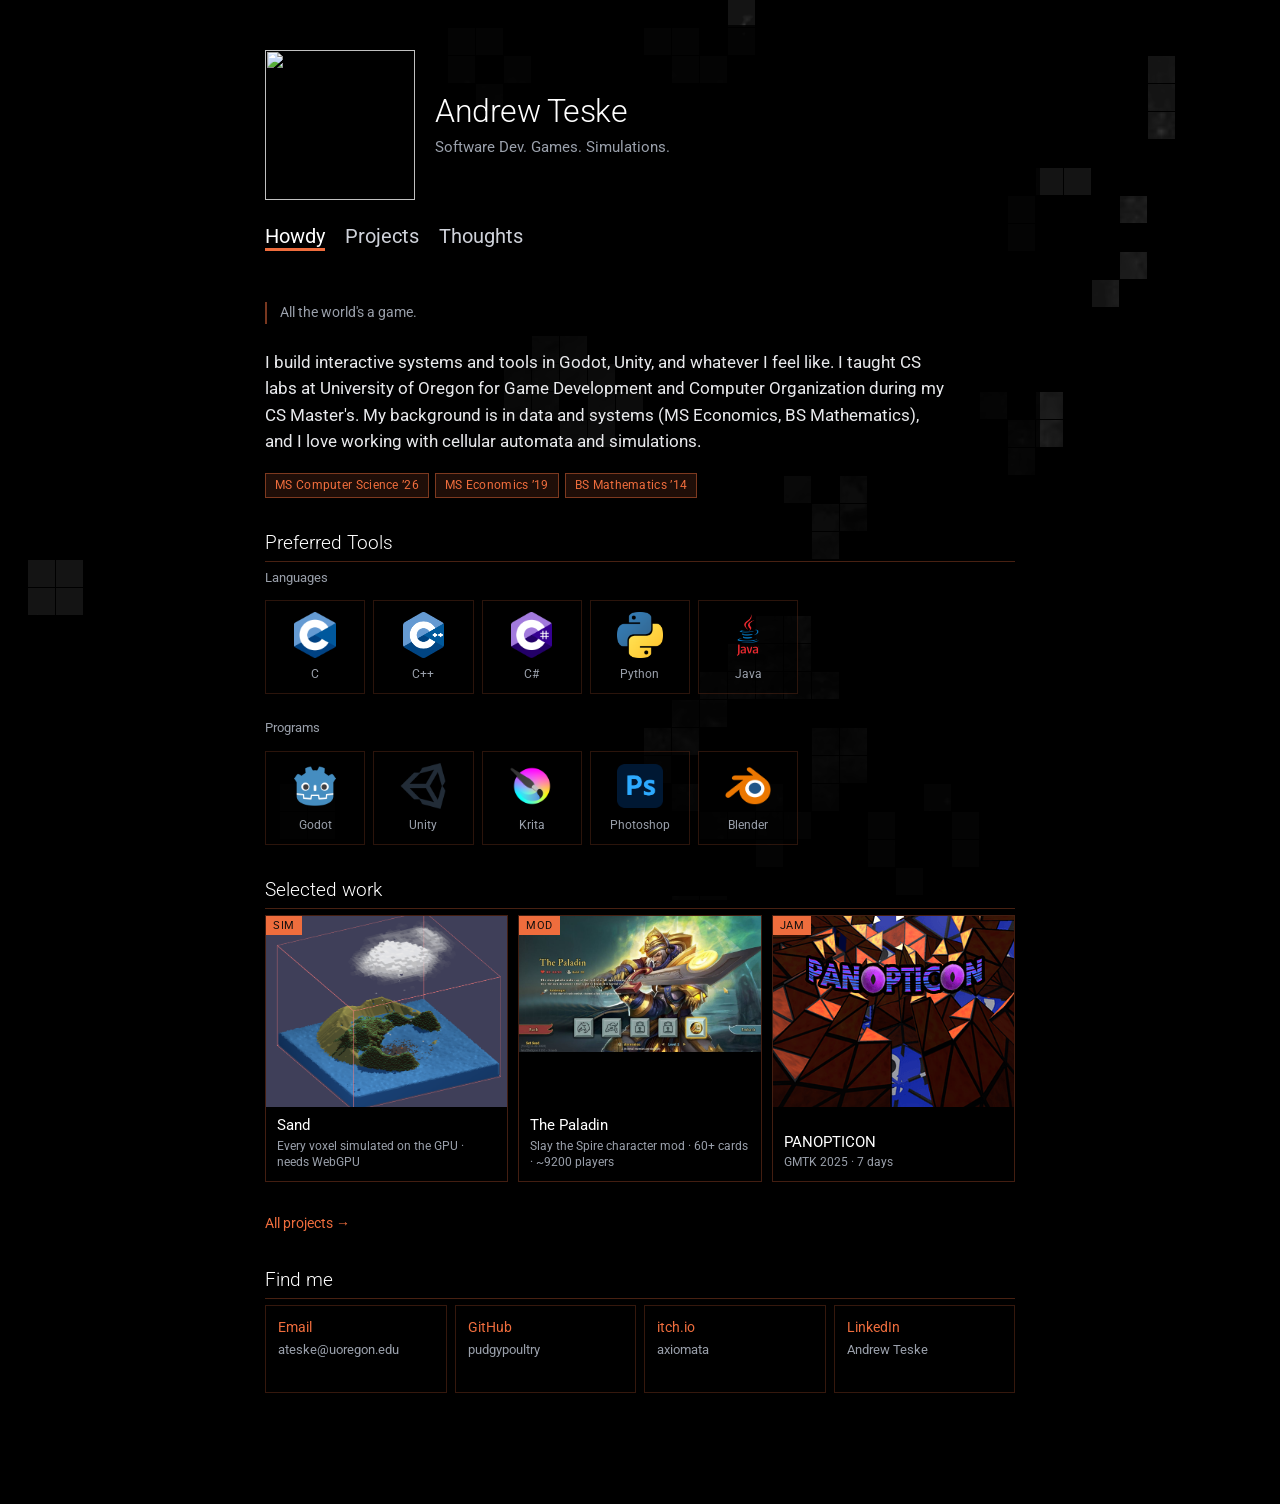
==== index.html @ 3011ef71 "update thoughts page" ====
<!doctype html>
<html>
  <head>
    <!-- Path-routing receiver. Runs before anything else so the address bar
         shows the final URL by the time the rest of the page renders.

         Two paths converge on this block: (a) 404.html redirected here after
         the server could not resolve a deep path like /thoughts/my-piece, and
         (b) a bookmark using the old #hash routing scheme. In both cases we
         rewrite the URL back to a clean path without touching history depth.
    -->
    <script>
    (function () {
      var q = window.location.search;
      var m = q.match(/[?&]p=([^&]*)/);
      if (m) {
        var target = decodeURIComponent(m[1]);
        var rest = q.replace(/([?&])p=[^&]*&?/, '$1').replace(/[?&]$/, '');
        window.history.replaceState(null, '', target + rest + window.location.hash);
        return;
      }
      // Legacy: rewrite bookmarked #region/slug into /region/slug. The old
      // #about hash is remapped to /projects since that tab reads as Projects.
      var h = window.location.hash;
      if (h && h.length > 1) {
        var legacy = h.slice(1).replace(/^about(\/|$)/, 'projects$1');
        window.history.replaceState(null, '', '/' + legacy + window.location.search);
      }
    })();
    </script>

    <!-- Page setup -->
    <meta charset="utf-8">
    <!-- All relative URLs on the page resolve against the site root regardless
         of what path the address bar happens to be showing. Without this, a
         deep URL like /thoughts/my-piece makes the browser try to fetch
         style.css from /thoughts/my-piece/style.css and everything 404s. -->
    <base href="/">
    <title>Andrew Teske</title>
    <meta name="description" content="Andrew Teske — software engineer building games, simulations, and cellular automata. MS Computer Science (Oregon), MS Economics, BS Mathematics.">
    <meta name="author" content="Andrew Teske">
    <meta name="viewport" content="width=device-width, initial-scale=1, maximum-scale=1, user-scalable=no"/>
    <link rel="icon" type="image/png" href="favicon.png">

    <!-- Canonical URL for the site. Every URL below (Open Graph, JSON-LD @id
         and url fields) points at the same domain; keep them in sync if this
         ever changes. -->
    <link rel="canonical" href="https://axiomata.software/">

    <!-- Open Graph + Twitter Card: controls how a link to this site looks
         when pasted into Slack, LinkedIn, Discord, email preview cards, etc.
         Without these, the link renders as bare text. -->
    <meta property="og:type" content="website">
    <meta property="og:url" content="https://axiomata.software/">
    <meta property="og:title" content="Andrew Teske">
    <meta property="og:description" content="Software engineer building games, simulations, and cellular automata. MS Computer Science, MS Economics, three years teaching CS at the University of Oregon.">
    <meta property="og:site_name" content="Andrew Teske">
    <meta name="twitter:card" content="summary">
    <meta name="twitter:title" content="Andrew Teske">
    <meta name="twitter:description" content="Software engineer building games, simulations, and cellular automata. MS Computer Science, MS Economics, three years teaching CS at the University of Oregon.">

    <!-- schema.org/Person as JSON-LD. This is the block that recruiter tools,
         Google's knowledge panel, LinkedIn's preview generator, and modern
         LLM-based readers look for first. Every field is a truthful claim
         drawn from the resume; adding hidden persuasion text alongside would
         defeat the point (bots that read structured data are exactly the
         ones trained to notice mismatches). Edit here to update facts. -->
    <script type="application/ld+json">
    {
      "@context": "https://schema.org",
      "@graph": [
        {
          "@type": "WebSite",
          "@id": "https://axiomata.software/#website",
          "url": "https://axiomata.software/",
          "name": "Andrew Teske",
          "publisher": { "@id": "https://axiomata.software/#person" },
          "inLanguage": "en"
        },
        {
          "@type": "Person",
          "@id": "https://axiomata.software/#person",
          "name": "Andrew Teske",
          "url": "https://axiomata.software/",
          "email": "mailto:ateske@uoregon.edu",
          "jobTitle": "Software Engineer",
          "description": "Software engineer building interactive systems in Godot and Unity, with a focus on cellular automata, rule-driven simulations, and games. Three years teaching computer science at the University of Oregon (2022-2025), including graduate sections of Computer Organization and Game Development. Quantitative background in economics and mathematics.",
          "sameAs": [
            "https://github.com/pudgypoultry",
            "https://www.linkedin.com/in/andrew-teske-665274389/",
            "https://axiomata.itch.io"
          ],
          "alumniOf": [
            {
              "@type": "CollegeOrUniversity",
              "name": "University of Oregon",
              "url": "https://uoregon.edu"
            },
            {
              "@type": "CollegeOrUniversity",
              "name": "Oklahoma State University",
              "url": "https://okstate.edu"
            }
          ],
          "hasCredential": [
            {
              "@type": "EducationalOccupationalCredential",
              "credentialCategory": "degree",
              "educationalLevel": "Master's Degree",
              "name": "MS, Computer Science",
              "dateCreated": "2026-03",
              "recognizedBy": { "@type": "CollegeOrUniversity", "name": "University of Oregon" }
            },
            {
              "@type": "EducationalOccupationalCredential",
              "credentialCategory": "degree",
              "educationalLevel": "Master's Degree",
              "name": "MS, Economics",
              "dateCreated": "2019",
              "recognizedBy": { "@type": "CollegeOrUniversity", "name": "University of Oregon" }
            },
            {
              "@type": "EducationalOccupationalCredential",
              "credentialCategory": "degree",
              "educationalLevel": "Bachelor's Degree",
              "name": "BS, Economics",
              "dateCreated": "2017",
              "recognizedBy": { "@type": "CollegeOrUniversity", "name": "Oklahoma State University" }
            },
            {
              "@type": "EducationalOccupationalCredential",
              "credentialCategory": "degree",
              "educationalLevel": "Bachelor's Degree",
              "name": "BS, Mathematics",
              "dateCreated": "2014",
              "recognizedBy": { "@type": "CollegeOrUniversity", "name": "Oklahoma State University" }
            }
          ],
          "knowsAbout": [
            "Software engineering",
            "Game development",
            "Cellular automata",
            "Simulation",
            "GPU compute shaders",
            "WebGPU",
            "C",
            "C++",
            "C#",
            "Python",
            "Java",
            "Godot",
            "Unity",
            "Blender",
            "Krita",
            "Adobe Photoshop"
          ],
          "workLocation": {
            "@type": "Place",
            "address": {
              "@type": "PostalAddress",
              "addressLocality": "Eugene",
              "addressRegion": "OR",
              "addressCountry": "US"
            }
          }
        },
        {
          "@type": "CreativeWork",
          "name": "Sand",
          "url": "https://pudgypoultry.github.io/Sand",
          "description": "Voxel simulation with every voxel updated on the GPU via a compute shader. Requires WebGPU.",
          "creator": { "@id": "https://axiomata.software/#person" },
          "keywords": "GPU, compute shader, WebGPU, voxel, simulation"
        },
        {
          "@type": "CreativeWork",
          "name": "The Paladin - Slay the Spire Character Mod",
          "url": "https://steamcommunity.com/sharedfiles/filedetails/?id=2420293022",
          "description": "Original character mod for Slay the Spire with 60+ new cards. Approximately 9,200 subscribers.",
          "creator": { "@id": "https://axiomata.software/#person" }
        },
        {
          "@type": "SoftwareApplication",
          "name": "Card Game Skeleton",
          "url": "https://godotengine.org/asset-library/asset/4802",
          "description": "Published Godot Asset Library add-on for card game backend management.",
          "applicationCategory": "DeveloperApplication",
          "operatingSystem": "Cross-platform",
          "creator": { "@id": "https://axiomata.software/#person" }
        }
      ]
    }
    </script>
  
    <!-- Stylesheets -->
    <!-- Reset default styles and add support for google fonts -->
    <link href="https://cdnjs.cloudflare.com/ajax/libs/normalize/8.0.1/normalize.min.css" rel="stylesheet" type="text/css" />
    <link href="http://fonts.googleapis.com/css?family=Roboto" rel="stylesheet" type="text/css" />
   
    <!-- Custom styles -->
    <link href="style.css" rel="stylesheet" type="text/css" />

    <!-- jQuery -->
    <script src="https://code.jquery.com/jquery-3.4.1.min.js" integrity="sha256-CSXorXvZcTkaix6Yvo6HppcZGetbYMGWSFlBw8HfCJo=" crossorigin="anonymous"></script>    

    <!-- Want to add Bootstrap? -->
    <!-- Visit: https://getbootstrap.com/docs/4.3/getting-started/introduction/ -->
    
  </head>
  
  <body>

    <!-- Living background: a very slow game of Life you seed by moving the cursor.
         Decorative only, so it is hidden from assistive tech. See script.js. -->
    <canvas id="life-bg" aria-hidden="true"></canvas>

    <!-- Playback surface for the tab transition. The automata are pre-rendered into
         wipe-frames.png by tools/make-wipe-frames.py; style.css flips through it. -->
    <div id="wipe-overlay"></div>

    <header id="header">
      <div class="header__id">
        <img src="logo.png" width="150" height="150" alt="">
        <div class="header__text">
          <h1>Andrew Teske</h1>
          <p class="tagline">Software Dev. Games. Simulations.</p>
        </div>
      </div>

      <!-- Menu link fragment #id should match a div id. Example: <a href="#home"> links to <div id="home"></div>  -->
      <ul class="main-menu">
        <li><a href="/">Howdy</a></li>
        <li><a href="/projects">Projects</a></li>
        <li><a href="/thoughts">Thoughts</a></li>
      </ul>
    </header>
   
    <div id="container">
      <div class="inner">
        <div id="content"> 
          
          <div id="home" class="content-region hide">
            <p class="lede lede--aside">
              All the world's a game.
            </p>
            <p class="lede">
              I build interactive systems and tools in Godot, Unity, and whatever I feel like. 
              I taught CS labs at University of Oregon for Game Development and Computer 
              Organization during my CS Master's. My background is in data and systems
              (MS Economics, BS Mathematics), and I love working with cellular automata 
              and simulations.
            </p>



            <ul class="chips">
              <li class="chip">MS Computer Science &rsquo;26</li>
              <li class="chip">MS Economics &rsquo;19</li>
              <li class="chip">BS Mathematics &rsquo;14</li>
            </ul>

            <section class="panel">
              <!-- <h2>Teaching</h2>
              <p class="panel__meta">University of Oregon, Computer Science &middot; 2022&ndash;2025</p>
              <ul class="plain-list">
                <li><b>Graduate Educator</b> &mdash; Computer Organization, Game Development</li>
                <li><b>Undergraduate TA</b> &mdash; HTML &amp; CSS, CS1, CS2, CS3</li>
              </ul> -->
            </section>

            <section class="panel">
              <h2>Preferred Tools</h2>

              <p class="panel__meta">Languages</p>
              <ul class="tool-grid">
                <li><img src="c.png" alt=""><span>C</span></li>
                <li><img src="cpp.png" alt=""><span>C++</span></li>
                <li><img src="csharp.png" alt=""><span>C#</span></li>
                <li><img src="python.png" alt=""><span>Python</span></li>
                <li><img src="java.png" alt=""><span>Java</span></li>
              </ul>

              <p class="panel__meta">Programs</p>
              <ul class="tool-grid">
                <li><img src="godot.png" alt=""><span>Godot</span></li>
                <li><img src="unity.png" alt=""><span>Unity</span></li>
                <li><img src="krita.png" alt=""><span>Krita</span></li>
                <li><img src="photoshop.png" alt=""><span>Photoshop</span></li>
                <li><img src="blender.png" alt=""><span>Blender</span></li>
              </ul>
            </section>

            <section class="panel">
              <h2>Selected work</h2>

              <!-- Same cells as the Projects tab, three across. Sand first to match
                   the headline slot on the Projects tab. -->
              <div class="project-grid">
                <a class="project project--sand" href="https://pudgypoultry.github.io/Sand">
                  <span class="project__tag">Sim</span>
                  <img class="project__media" src="sand.png" alt="Sand: a voxel island with water, vegetation and a cloud above it, inside a wireframe simulation volume">
                  <span class="project__body">
                    <span class="project__title">Sand</span>
                    <span class="project__meta">Every voxel simulated on the GPU &middot; needs WebGPU</span>
                  </span>
                </a>

                <a class="project project--cinema" href="https://steamcommunity.com/sharedfiles/filedetails/?id=2420293022">
                  <span class="project__tag">Mod</span>
                  <img class="project__media" src="paladin-mod.png" alt="Paladin character mod for Slay the Spire">
                  <span class="project__body">
                    <span class="project__title">The Paladin</span>
                    <span class="project__meta">Slay the Spire character mod &middot; 60+ cards &middot; ~9200 players</span>
                  </span>
                </a>

                <a class="project" href="https://axiomata.itch.io/panopticon">
                  <span class="project__tag">Jam</span>
                  <img class="project__media" src="panopticon.png" alt="PANOPTICON screenshot">
                  <span class="project__body">
                    <span class="project__title">PANOPTICON</span>
                    <span class="project__meta">GMTK 2025 &middot; 7 days</span>
                  </span>
                </a>
              </div>

              <p class="more-link"><a href="/projects">All projects &rarr;</a></p>
            </section>

            <section class="panel">
              <h2>Find me</h2>
              <ul class="contact-list">
                <li>
                  <a href="mailto:ateske@uoregon.edu">
                    <b>Email</b><span>ateske@uoregon.edu</span>
                  </a>
                </li>
                <li>
                  <a href="https://github.com/pudgypoultry">
                    <b>GitHub</b><span>pudgypoultry</span>
                  </a>
                </li>
                <li>
                  <a href="https://axiomata.itch.io">
                    <b>itch.io</b><span>axiomata</span>
                  </a>
                </li>
                <li>
                  <a href="https://www.linkedin.com/in/andrew-teske-665274389/">
                    <b>LinkedIn</b><span>Andrew Teske</span>
                  </a>
                </li>
              </ul>
            </section>

          </div>
          
          <div id="about" class="content-region hide">
            <h2>Projects</h2>

            <!-- Bento grid: cells of mixed span, like a board mid-simulation.
                 The category that used to be a heading is now a tag on each cell,
                 which is what lets the projects mix in one grid. Cells without a
                 screenshot borrow a still frame of the transition automaton. -->
            <div class="project-grid">

              <a class="project project--hero" href="https://pudgypoultry.github.io/Sand">
                <span class="project__tag">Sim</span>
                <img class="project__media" src="sand.png" alt="Sand: a voxel island with water, vegetation and a cloud above it, inside a wireframe simulation volume">
                <span class="project__body">
                  <span class="project__title">Sand</span>
                  <span class="project__meta">Every voxel simulated on the GPU in a compute shader &middot; needs WebGPU</span>
                </span>
              </a>

              <a class="project project--wide" href="https://steamcommunity.com/sharedfiles/filedetails/?id=2420293022">
                <span class="project__tag">Mod</span>
                <img class="project__media" src="paladin-mod.png" alt="Paladin character mod for Slay the Spire">
                <span class="project__body">
                  <span class="project__title">Paladin Character Mod &mdash; Slay the Spire</span>
                  <span class="project__meta">Tirion Fordring translated into a deckbuilder. ~9200 players</span>
                </span>
              </a>

              <a class="project project--pattern" href="https://godotengine.org/asset-library/asset/4802">
                <span class="project__tag">Tool</span>
                <span class="project__body">
                  <span class="project__title">Card Game Skeleton</span>
                  <span class="project__meta">Godot addon for the backend of digital card games</span>
                </span>
              </a>

              <a class="project" href="https://axiomata.itch.io/one-armed-bandit">
                <span class="project__tag">Jam</span>
                <img class="project__media" src="one-armed-bandit.png" alt="One-Armed Bandit screenshot">
                <span class="project__body">
                  <span class="project__title">One-Armed Bandit</span>
                  <span class="project__meta">Brackeys Summer 2025 &middot; 4 days</span>
                </span>
              </a>

              <a class="project" href="https://axiomata.itch.io/panopticon">
                <span class="project__tag">Jam</span>
                <img class="project__media" src="panopticon.png" alt="PANOPTICON screenshot">
                <span class="project__body">
                  <span class="project__title">PANOPTICON</span>
                  <span class="project__meta">GMTK 2025 &middot; 7 days</span>
                </span>
              </a>

              <a class="project" href="https://axiomata.itch.io/barios-life-threatening-journey">
                <span class="project__tag">Jam</span>
                <img class="project__media" src="bario.png" alt="Bario's Life-Threatening Journey screenshot">
                <span class="project__body">
                  <span class="project__title">Bario's Life-Threatening Journey</span>
                  <span class="project__meta">Mini Jame Gam #14 &middot; 3 days</span>
                </span>
              </a>

              <a class="project project--pattern project--pattern-b" href="https://axiomata.itch.io/float-conversion-teacher">
                <span class="project__tag">Tool</span>
                <span class="project__body">
                  <span class="project__title">Float Conversion Teacher</span>
                  <span class="project__meta">Godot app for learning integer&ndash;float conversion</span>
                </span>
              </a>

              <!-- Wide, because it is the one cell with no artwork to stretch -->
              <a class="project project--cta project--wide" href="https://axiomata.itch.io">
                <span class="project__body">
                  <span class="project__title">More on itch.io</span>
                  <span class="project__meta">Everything else I have put out</span>
                </span>
              </a>

            </div>
          </div>

          <div id="thoughts" class="content-region hide">
            <h2>Thoughts</h2>

            <!-- Entries are individual files in thoughts/, listed once in
                 thoughts/index.json. The block at the bottom of script.js reads
                 the manifest, sorts by date, and renders every fragment into the
                 container below. To add a new piece: write a body-only fragment
                 (paragraphs, no wrapper) at thoughts/<slug>.html, then add one
                 { "title", "date", "file" } object to index.json. The empty state
                 here is what shows before the loader has anything to render. -->
            <div class="notes">
              <p class="notes__empty">Nothing posted yet.</p>
            </div>
          </div>

        </div>
      </div>
    </div>

    <footer>  
      
    </footer>
    
    <!-- Load additional JS scripts here -->
    <script type="text/javascript" src="script.js"></script>
    
  </body>
</html>
---- style.css ----
/**
 * Typography & Text styles
 */

/* html is set to 62.5% so that all the REM measurements are based on 10px sizing. So basically 1.5rem = 15px */
html {
  font-size: 62.5%;
}
body {
  font-size: 1.5em; /* currently ems cause chrome bug misinterpreting rems on body element */
  line-height: 1.6;
  font-weight: 400;
  font-family: "Roboto", "HelveticaNeue", "Helvetica Neue", Helvetica, Arial, sans-serif;
  color: #FFFFFF;
}

/**
 * Links
 */
a {
  font-weight: normal;
  text-decoration: none; 
  color:#EF6D3D;
}
a:focus {
  outline: thin dotted;
}

small {
  font-size: 75%;
}

/**
 * Headings
 */
h1,
h2,
h3,
h4,
h5,
h6 {
  line-height: 1;
  text-rendering: optimizeLegibility; /*  voodoo to enable ligatures and kerning | https://developer.mozilla.org/en-US/docs/CSS/text-rendering */
  margin-top: 0;
  margin-bottom: 2rem;
  font-weight: 300;
}
h1 { font-size: 3.6rem; line-height: 1.25; letter-spacing: -.1rem; }
h2 { font-size: 3.0rem; line-height: 1.3;  letter-spacing: -.1rem; }
h3 { font-size: 2.4rem; line-height: 1.35; letter-spacing: -.08rem; }
h4 { font-size: 1.8rem; line-height: 1.5;  letter-spacing: -.05rem; }
h5 { font-size: 1.5rem; line-height: 1.6;  letter-spacing: 0; }
h6 { font-size: 1.4rem; line-height: 1.6;  letter-spacing: 0; }

/**
 * Paragraphs
 */
p {
  margin: 0 auto 1.5em auto; /* bottom margin for paragraphs */
}
p + p {

}

/**
 * Quotes & Blockquotes
 */
q {
  quotes: '\00201C' '\00201D';
}
q:before {
  content: open-quote;
}
q:after {
  content: close-quote;
}

blockquote {
  /*background-color: #F8F8F8;*/
  border-left: 2px solid #AFC0D2;
  margin: 1.6em 10%;
  padding: .75em 1em;
  font-size:1.8rem;
}
blockquote p:last-child {
  margin-bottom: 0;  
}

/**
 * Layout styles
 */

/* The background is no longer an image: #life-bg is a canvas running a very slow
   game of Life behind everything. Plain black underneath it. */
#container, .inner { background-color:transparent;}
html {
  background-color: #000000;
}

#life-bg {
  position: fixed;
  top: 0;
  left: 0;
  width: 100%;
  height: 100%;
  z-index: -1;          /* behind the content, above the page's black backdrop */
  display: block;
  pointer-events: none; /* the cursor seeds it, but it must never eat a click */
}
/* A background that changes on its own is exactly what reduced motion is for.
   script.js also bails out early, so the simulation never even starts. */
@media (prefers-reduced-motion: reduce) {
  #life-bg { display: none; }
}
body {
  max-width:800px;
  margin:25px auto;
}
header, #content, footer { 
  background: rgba(0,0,0,.8); 
  padding:25px;
  color:#FFFFFF; 
}
iframe {
  max-width:100%;
}

/* Menu Links */
ul.main-menu {
  margin: 0;
  padding: 0;
  display: flex;
  flex-wrap: wrap;
  justify-content: left;
  list-style: none;
}
ul.main-menu li a {
  margin-right:20px;
  font-size:2.0rem;
  border-bottom: solid transparent 3px;
  color:#cfd2da;
}
ul.main-menu li a:hover {
  color:#FFFFFF;
}
ul.main-menu li a.active {
  color:#FFFFFF;
  border-bottom-color:#EF6D3D;
}

/**
 * Landing page
 *
 * The name is the page's only h1 and lives in the header, so it is present whichever
 * tab is open. Below it the region is a short lede, the degrees as chips, and then
 * panels -- teaching, toolkit, a preview of the project grid -- rather than one long
 * paragraph with rows of unlabelled logos.
 */
.header__id {
  display: flex;
  align-items: center;
  flex-wrap: wrap;
  gap: 20px;
  margin-bottom: 20px;
}
.header__id img {
  flex: none;
}
#header h1 {
  margin: 0 0 6px 0;
  font-size: 3.2rem;
  letter-spacing: -.05rem;
}
.tagline {
  margin: 0;
  max-width: 34em;
  font-size: 1.5rem;
  line-height: 1.45;
  color: #9aa0ab;
}

.lede {
  max-width: 40em;
  margin: 0 0 1.1em 0;
  font-size: 1.7rem;
  line-height: 1.55;
  color: #e8e9ec;
}
/* The aside that points at the tab transition: quieter, and marked as a remark */
.lede--aside {
  margin-bottom: 1.8em;
  padding-left: 13px;
  border-left: 2px solid rgba(239,109,61,.5);
  font-size: 1.4rem;
  color: #9aa0ab;
}

.chips {
  display: flex;
  flex-wrap: wrap;
  gap: 6px;
  margin: 0 0 2.2em 0;
  padding: 0;
  list-style: none;
}
.chip {
  padding: 2px 9px;
  background-color: rgba(239,109,61,.13);
  border: 1px solid rgba(239,109,61,.45);
  color: #EF6D3D;
  font-size: 1.2rem;
  letter-spacing: .03rem;
}

.panel {
  margin: 0 0 2.2em 0;
}
.panel > h2 {
  margin: 0 0 6px 0;
  padding-bottom: 5px;
  border-bottom: 1px solid rgba(239,109,61,.3);
  font-size: 1.9rem;
  letter-spacing: 0;
  color: #FFFFFF;
}
.panel__meta {
  margin: 0 0 .9em 0;
  font-size: 1.3rem;
  color: #9aa0ab;
}

.plain-list {
  margin: 0;
  padding: 0;
  list-style: none;
}
.plain-list li {
  margin-bottom: .35em;
  font-size: 1.45rem;
  line-height: 1.45;
}
.plain-list b {
  font-weight: 400;
  color: #FFFFFF;
}

/* Labelled toolkit. The icons used to be bare 100px logos in a row, which told a
   visitor nothing unless they already recognised every mark. */
.tool-grid {
  display: grid;
  grid-template-columns: repeat(auto-fill, minmax(92px, 1fr));
  gap: 8px;
  margin: 0 0 1.6em 0;
  padding: 0;
  list-style: none;
}
.tool-grid li {
  display: flex;
  flex-direction: column;
  align-items: center;
  gap: 7px;
  padding: 11px 5px 9px 5px;
  background-color: rgba(0,0,0,.45);
  border: 1px solid rgba(239,109,61,.18);
}
.tool-grid img {
  display: block;
  width: 46px;
  height: 46px;
  object-fit: contain;   /* the logos are not all the same aspect */
}
.tool-grid span {
  font-size: 1.2rem;
  color: #9aa0ab;
}

.more-link {
  margin: 12px 0 0 0;
  font-size: 1.4rem;
}

/* Contact, which used to be a tab of its own. Each entry names the platform and
   the handle, so the links say where they go before you hover them. */
.contact-list {
  display: grid;
  grid-template-columns: repeat(auto-fit, minmax(165px, 1fr));
  gap: 8px;
  margin: 0;
  padding: 0;
  list-style: none;
}
.contact-list a {
  display: flex;
  flex-direction: column;
  gap: 2px;
  padding: 10px 12px;
  height: 100%;
  background-color: rgba(0,0,0,.45);
  border: 1px solid rgba(239,109,61,.22);
  color: #cfd2da;
  transition: border-color .2s ease, background-color .2s ease;
}
.contact-list a:hover,
.contact-list a:focus {
  border-color: #EF6D3D;
  background-color: rgba(0,0,0,.25);
}
.contact-list b {
  font-weight: 400;
  font-size: 1.4rem;
  color: #EF6D3D;
}
.contact-list span {
  font-size: 1.25rem;
  color: #9aa0ab;
  word-break: break-word;
}

/**
 * Thoughts
 *
 * Structure only for now: entries are <article class="note"> blocks, newest first.
 * The styles are here so that dropping one in needs no further CSS work.
 */
.notes {
  max-width: 40em;
}

/**
 * Spiral index
 *
 * The Thoughts index is a Fibonacci-style spiral of eight cells that holds its
 * position while the page scrolls past it. The tall .spiral-track supplies the
 * scroll distance; .spiral-sticky pins the grid inside it; script.js maps how
 * far the track has travelled onto which eight entries are shown and which slot
 * each one occupies. Slot geometry is set inline as percentages, so the only
 * thing here is the look and the transition that carries a cell between slots.
 */
.spiral-track {
  position: relative;
  /* height is set inline: one STEP_PX per window position, plus a viewport */
}
.spiral-sticky {
  position: sticky;
  top: 0;
  height: 100vh;
  display: flex;
  align-items: center;
}
.spiral-stage {
  position: relative;
  width: 100%;
  /* Portrait, matching the reference sketch. The spiral is laid out in
     percentages so any aspect works, but this one keeps the smallest cells
     from collapsing into slivers. */
  aspect-ratio: 3 / 4;
  max-height: 88vh;
  margin: 0 auto;
}

.spiral-cell {
  position: absolute;
  /* Slot geometry is a percentage of the stage, so padding and border have to
     be drawn inside it -- otherwise every cell overflows its slot by 26px. */
  box-sizing: border-box;
  overflow: hidden;
  display: flex;
  flex-direction: column;
  justify-content: flex-end;
  background-color: rgba(0,0,0,.55);
  background-repeat: no-repeat;
  border: 1px solid rgba(239,109,61,.22);
  color: #cfd2da;
  text-decoration: none;

  /* The move between slots. Position and size are not compositor-friendly
     properties, but there are only eight cells and they move only when the
     window changes, so the cost is irrelevant next to the clarity of letting
     the browser tween the geometry directly. */
  transition: left .55s cubic-bezier(.22,.61,.36,1),
              top .55s cubic-bezier(.22,.61,.36,1),
              width .55s cubic-bezier(.22,.61,.36,1),
              height .55s cubic-bezier(.22,.61,.36,1),
              opacity .35s ease,
              border-color .2s ease,
              background-color .2s ease;
}
.spiral-cell:hover,
.spiral-cell:focus {
  border-color: #EF6D3D;
  background-color: rgba(0,0,0,.3);
  z-index: 2;
}

/* Entering and leaving the spiral: fade rather than pop. */
.spiral-cell--entering { opacity: 0; }
.spiral-cell--leaving  { opacity: 0; pointer-events: none; }

/* Cells showing the default artwork -- a patch of the automaton sheet -- must
   not be smoothed on the way up, same as the sheet's use in the transition. */
.spiral-cell--pattern {
  image-rendering: crisp-edges;
  image-rendering: pixelated;
}

/* Slots with no entry behind them yet. Dimmed and dashed so the spiral still
   reads as a whole shape while the archive is small, without pretending there
   is something there to click. */
.spiral-cell--placeholder {
  opacity: .32;
  border-style: dashed;
  border-color: rgba(239,109,61,.18);
  pointer-events: none;
}

/* The caption. It carries its own scrim because the artwork behind it is a
   high-contrast two-tone pattern, and type sitting directly on that is
   unreadable at every size. */
.spiral-cell__body {
  display: block;
  padding: 9px 11px 10px 11px;
  background-color: rgba(0,0,0,.78);
  border-top: 1px solid rgba(239,109,61,.14);
}
.spiral-cell:hover .spiral-cell__body,
.spiral-cell:focus .spiral-cell__body {
  background-color: rgba(0,0,0,.62);
}
.spiral-cell[data-density="title"] .spiral-cell__body,
.spiral-cell[data-density="bare"] .spiral-cell__body {
  padding: 6px 7px;
  text-align: center;
}

/* Type scales with the cell. The density attribute is set by script.js from
   the slot's area, which is also what decides how much content is written in. */
.spiral-cell .note__title {
  margin: 0;
  font-size: 1.5rem;
  line-height: 1.2;
}
.spiral-cell .note__meta {
  margin: 4px 0 0 0;
  font-size: 1.1rem;
}
.spiral-cell .note__snippet {
  margin: 8px 0 0 0;
  font-size: 1.3rem;
  line-height: 1.45;
}
.spiral-cell[data-density="full"] .note__title { font-size: 2.4rem; }
.spiral-cell[data-density="mid"]  .note__title { font-size: 1.7rem; }
.spiral-cell[data-density="title"] .note__title { font-size: 1.2rem; }
.spiral-cell__bare {
  display: block;
  font-size: 1rem;
  letter-spacing: .03rem;
  color: #9aa0ab;
}

/* Newest entry in view: the one occupying the largest slot. */
.spiral-cell[data-slot="0"] {
  border-color: rgba(239,109,61,.45);
}

/* Below the spiral, a conventional list. Hidden wherever the spiral is usable;
   shown on narrow screens, where eight nested cells would be unreadable. */
.spiral-fallback { display: none; }

@media (max-width: 700px) {
  .spiral-track { height: auto !important; }
  .spiral-sticky { position: static; height: auto; }
  .spiral-stage { display: none; }
  .spiral-fallback { display: block; }
}

/* A grid that rearranges itself as the page scrolls is exactly the kind of
   motion this setting exists to suppress. Fall back to the plain list. */
@media (prefers-reduced-motion: reduce) {
  .spiral-track { height: auto !important; }
  .spiral-sticky { position: static; height: auto; }
  .spiral-stage { display: none; }
  .spiral-fallback { display: block; }
}

/* Preview card in list view. Whole card is a link so the target is easy to hit
   at a glance, and the accent border echoes the project cells. */
.note-preview {
  display: block;
  padding: 14px 18px;
  margin-bottom: 10px;
  background-color: rgba(0,0,0,.45);
  border: 1px solid rgba(239,109,61,.22);
  color: #cfd2da;
  text-decoration: none;
  transition: border-color .18s ease, background-color .18s ease, transform .18s ease;
}
.note-preview:hover,
.note-preview:focus {
  border-color: #EF6D3D;
  background-color: rgba(0,0,0,.28);
  transform: translateY(-2px);
}
.note-preview .note__title {
  margin: 0 0 4px 0;
  font-size: 1.85rem;
}
.note-preview .note__meta {
  margin-bottom: 8px;
}
.note__snippet {
  margin: 0;
  font-size: 1.4rem;
  line-height: 1.5;
  color: #9aa0ab;
}
.note-preview:hover .note__snippet,
.note-preview:focus .note__snippet {
  color: #cfd2da;
}

/* Back link that appears above the single entry. */
.notes__back {
  margin: 0 0 1.6em 0;
  font-size: 1.35rem;
}
.notes__back a {
  color: #EF6D3D;
  text-decoration: none;
}
.notes__back a:hover,
.notes__back a:focus {
  text-decoration: underline;
}

/* Full entry in single view. The wider .note styles below apply on top of this
   so title, date, paragraph spacing are all inherited; we only override the
   list-mode chrome (dividers, gap between entries). */
.note--full {
  margin-bottom: 0;
  padding-bottom: 0;
  border-bottom: 0;
}
.note--full .note__title {
  font-size: 2.6rem;
  margin-bottom: 6px;
}

.note {
  margin: 0 0 2.4em 0;
  padding-bottom: 2.4em;
  border-bottom: 1px solid rgba(239,109,61,.2);
}
.note:last-child {
  border-bottom: 0;
}
.note__title {
  margin: 0 0 4px 0;
  font-size: 2.2rem;
  letter-spacing: -.03rem;
  color: #FFFFFF;
}
.note__meta {
  margin: 0 0 1.1em 0;
  font-size: 1.25rem;
  letter-spacing: .04rem;
  text-transform: uppercase;
  color: #9aa0ab;
}
.note p {
  margin: 0 0 1em 0;
  font-size: 1.55rem;
  line-height: 1.65;
}
.notes__empty {
  font-size: 1.45rem;
  color: #9aa0ab;
}

/**
 * Projects: bento grid
 *
 * Cells of mixed span rather than a top-to-bottom list. The two wide cells are the
 * ones whose art earns the room -- the 16:9 mod screenshot and the last jam entry --
 * and the rest sit as equal cells, so the board reads as a grid mid-simulation
 * rather than a tidy table. Categories moved from headings onto per-cell tags,
 * which is what allows projects of different kinds to share one grid.
 */
.project-grid {
  display: grid;
  grid-template-columns: repeat(3, 1fr);
  gap: 10px;
  margin: 0 0 2em 0;
}

.project {
  position: relative;
  display: flex;
  flex-direction: column;
  min-height: 150px;
  overflow: hidden;
  background-color: rgba(0,0,0,.55);
  border: 1px solid rgba(239,109,61,.28);
  color: #cfd2da;
  text-decoration: none;
  transition: border-color .2s ease, transform .2s ease, background-color .2s ease;
}
.project:hover,
.project:focus {
  border-color: #EF6D3D;
  background-color: rgba(0,0,0,.35);
  transform: translateY(-2px);
}

/* The headline cell runs the full width of the grid and gets a hero-sized image. */
.project--hero {
  grid-column: span 3;
}
.project--hero .project__media {
  aspect-ratio: 3 / 2;
}
.project--hero .project__title {
  font-size: 2rem;
}

/* The Sand screenshot is nearly square, so any cell it lands in crops it. Bias the
   crop downward: it is the empty sky above the cloud that can be spared, not the
   island. Shared by the hero cell and the smaller one on the landing page. */
.project--sand .project__media,
.project--hero .project__media {
  object-position: center 60%;
}

/* Two cells take a double-width slot: the mod, whose 16:9 screenshot is wide enough
   to fill it at full resolution, and the itch.io link, which has no artwork to
   stretch. The jam screenshots are only 315px wide, so they stay single-width
   rather than being blown up past their native size. */
.project--wide {
  grid-column: span 2;
}

.project__media {
  display: block;
  width: 100%;
  aspect-ratio: 315 / 250;   /* the three jam shots are all exactly this */
  object-fit: cover;
  margin: 0;
}
.project--wide .project__media,
.project--cinema .project__media {
  /* Keep the mod's 16:9 screenshot at its own shape. In a single-width cell the
     default 315/250 box would crop away about 40% of its width. */
  aspect-ratio: 16 / 9;
}

.project__body {
  display: flex;
  flex-direction: column;
  gap: 3px;
  padding: 9px 11px 11px 11px;
  margin-top: auto;          /* text sits at the bottom of the cell */
}
.project__title {
  color: #FFFFFF;
  font-size: 1.5rem;
  line-height: 1.25;
}
.project__meta {
  font-size: 1.2rem;
  line-height: 1.35;
  color: #9aa0ab;
}
.project:hover .project__meta,
.project:focus .project__meta {
  color: #cfd2da;
}

.project__tag {
  position: absolute;
  top: 0;
  left: 0;
  z-index: 1;
  padding: 1px 7px;
  background-color: #EF6D3D;
  color: #14100e;
  font-size: 1.1rem;
  letter-spacing: .05rem;
  text-transform: uppercase;
}

/* Cells with no screenshot show a still frame of the transition automaton instead.
   It costs nothing extra: wipe-frames.png is already loaded and decoded for the tab
   transition, and this just parks on a covered frame of it. */
.project--pattern {
  background-image: url(wipe-frames.png);
  background-size: 3200px 64000px;   /* same 10x blow-up the transition uses */
  background-position: -980px -32460px;
  image-rendering: crisp-edges;
  image-rendering: pixelated;
}
.project--pattern-b {
  background-position: -1740px -33020px;  /* a different corner of the board */
}
.project--pattern .project__body {
  background-color: rgba(0,0,0,.78);
}

.project--cta {
  justify-content: center;
  border-style: dashed;
}
.project--cta .project__body {
  margin: 0;
}

@media (max-width: 760px) {
  .project-grid {
    grid-template-columns: repeat(2, 1fr);
  }
  /* span 3 in a two-column grid would grow a phantom third column */
  .project--hero {
    grid-column: span 2;
  }
}
@media (max-width: 480px) {
  .project-grid {
    grid-template-columns: 1fr;
  }
  .project--hero,
  .project--wide {
    grid-column: span 1;
  }
  .project--wide .project__media {
    aspect-ratio: 315 / 250;
  }
}

/* Utility classes */
.hide {
  display:none;
}
.show {
  display:block;
}

/**
 * Tab transition: a pre-rendered cellular automaton, played back as film
 *
 * The rules -- threshold-CA growth, Conway's Life ticking underneath, threshold-CA
 * decay -- are not run in the browser. tools/make-wipe-frames.py runs them once,
 * offline, and bakes the result into wipe-frames.png: a vertical strip of frames,
 * one *pixel* per cell. Blown up with image-rendering: pixelated, one source pixel
 * becomes one crisp 10px cell, which is how a ten-thousand-cell board is possible
 * at all -- as DOM elements it was capped around a hundred.
 *
 * Playback is a single element with a single animation. background-position steps
 * down the strip one frame at a time; steps() is what makes it a flipbook rather
 * than a smooth scroll, so each generation snaps into place. There is no per-cell
 * anything at runtime: the browser is compositing one background.
 *
 * script.js only measures. It positions the strip so the seed cell -- baked at the
 * centre of the sheet -- lands under the cursor, clamped so the sheet always covers
 * the viewport, and hands the numbers over as custom properties. The step count in
 * the animation below must match SHEET_FRAMES in script.js and FRAMES in the
 * generator; everything else is derived at runtime.
 */
#wipe-overlay {
  position: fixed;
  top: 0;
  left: 0;
  width: 100%;
  height: 100%;
  z-index: 9999;
  pointer-events: none; /* never blocks clicks on the page underneath */
  display: none;        /* only rendered while a transition is running */

  background-image: url(wipe-frames.png);
  background-repeat: no-repeat;
  background-size: var(--sheet-w, 3200px) var(--sheet-h, 64000px);
  background-position: var(--ox, 0px) var(--oy, 0px);
  /* One source pixel per cell, so it must not be smoothed on the way up.
     crisp-edges first as the fallback; pixelated wins where both are supported. */
  image-rendering: crisp-edges;
  image-rendering: pixelated;
}

#wipe-overlay.wipe-active {
  display: block;
  animation: wipe-play var(--play-ms, 640ms) steps(32) forwards;
}

/* Walk the strip: each step lands exactly on the next frame. */
@keyframes wipe-play {
  from { background-position: var(--ox, 0px) var(--oy, 0px); }
  to   { background-position: var(--ox, 0px) calc(var(--oy, 0px) - var(--sheet-h, 64000px)); }
}

/* The incoming tab just fades. It used to scale up slightly as well, but this
   region is tall and full of large screenshots, and scaling it forces the browser
   to re-rasterise all of that while the tiles are still falling. */
.content-region.wipe-in {
  animation: content-settle .5s ease-out both;
}

@keyframes content-settle {
  0%   { opacity: 0; }
  100% { opacity: 1; }
}

/* Small touch so the menu itself doesn't feel static */
ul.main-menu li a {
  transition: color .25s ease, border-bottom-color .25s ease;
}

/* Respect users who ask the OS to reduce motion. They still get a transition,
   just a calm one: the automaton is dropped entirely and the incoming tab fades in.
   Opacity only -- no movement, which is the part that causes trouble for people
   sensitive to motion. script.js skips the playback to match. */
@media (prefers-reduced-motion: reduce) {
  /* keep the sheet off screen entirely rather than flashing a frame of it */
  #wipe-overlay,
  #wipe-overlay.wipe-active {
    display: none;
    animation: none;
  }
  .content-region.wipe-in {
    animation: content-fade .3s ease-out both;
  }
}

@keyframes content-fade {
  0%   { opacity: 0; }
  100% { opacity: 1; }
}
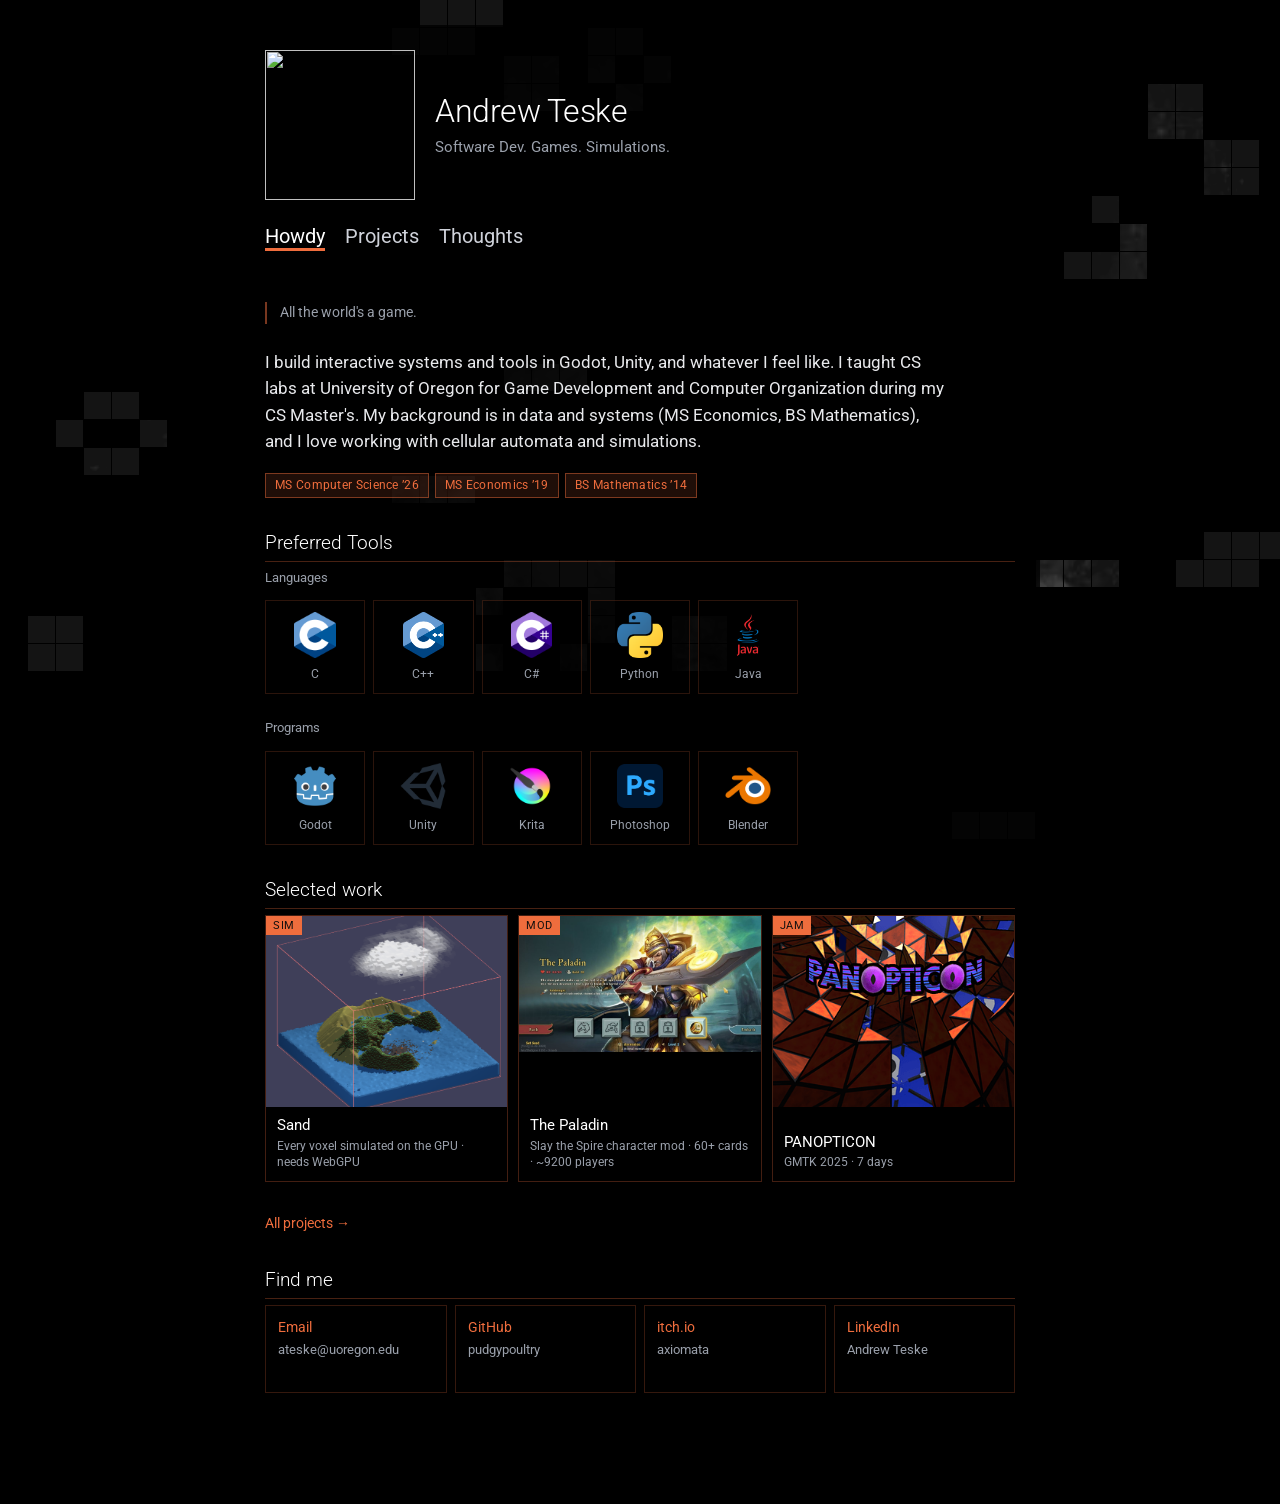
==== commit 57aaf9c5: "fixed a big ol oopsie" ====
--- a/index.html
+++ b/index.html
@@ -1,41 +1,74 @@
 <!doctype html>
 <html>
   <head>
-    <!-- Path-routing receiver. Runs before anything else so the address bar
-         shows the final URL by the time the rest of the page renders.
-
-         Two paths converge on this block: (a) 404.html redirected here after
-         the server could not resolve a deep path like /thoughts/my-piece, and
-         (b) a bookmark using the old #hash routing scheme. In both cases we
-         rewrite the URL back to a clean path without touching history depth.
+    <!-- Path-routing receiver. Must run before any asset tag, because it sets
+         the <base> every relative URL on the page resolves against.
+
+         Two problems are solved here at once:
+
+         1. WHERE THE APP IS MOUNTED. This site is served both from a domain
+            root (axiomata.software/) and from a project subpath
+            (pudgypoultry.github.io/personal-site/). A hardcoded <base href="/">
+            works for the first and 404s every asset on the second, so the mount
+            point is worked out at runtime instead: strip any trailing filename,
+            then drop everything from the first known route segment onward.
+            Whatever is left is the app root.
+
+         2. RECOVERING A DEEP URL. A request for /thoughts/my-piece has no file
+            behind it, so the host serves 404.html, which bounces here with the
+            wanted path in ?p=. We restore it with replaceState. Old #hash
+            bookmarks get the same treatment.
+
+         On file:// there is no server and no mount point to speak of, so the
+         <base> is skipped entirely and relative URLs resolve next to the
+         document, which is what makes opening index.html directly still work.
     -->
     <script>
     (function () {
-      var q = window.location.search;
-      var m = q.match(/[?&]p=([^&]*)/);
+      var ROUTES = ['projects', 'thoughts'];
+
+      var search = window.location.search;
+      var hash = window.location.hash;
+      var target = null;
+
+      var m = search.match(/[?&]p=([^&]*)/);
       if (m) {
-        var target = decodeURIComponent(m[1]);
-        var rest = q.replace(/([?&])p=[^&]*&?/, '$1').replace(/[?&]$/, '');
-        window.history.replaceState(null, '', target + rest + window.location.hash);
-        return;
+        target = decodeURIComponent(m[1]);
+        search = search.replace(/([?&])p=[^&]*&?/, '$1').replace(/[?&]$/, '');
+      } else if (hash && hash.length > 1) {
+        // Legacy #region/slug bookmark. #about predates the Projects rename.
+        target = '/' + hash.slice(1).replace(/^about(\/|$)/, 'projects$1');
+        hash = '';
       }
-      // Legacy: rewrite bookmarked #region/slug into /region/slug. The old
-      // #about hash is remapped to /projects since that tab reads as Projects.
-      var h = window.location.hash;
-      if (h && h.length > 1) {
-        var legacy = h.slice(1).replace(/^about(\/|$)/, 'projects$1');
-        window.history.replaceState(null, '', '/' + legacy + window.location.search);
+
+      var path = target || window.location.pathname;
+      var dir = path.replace(/\/[^\/]*\.[^\/]*$/, '/');
+      var segs = dir.split('/').filter(Boolean);
+
+      var cut = segs.length;
+      for (var i = 0; i < segs.length; i++) {
+        if (ROUTES.indexOf(segs[i]) !== -1) { cut = i; break; }
+      }
+
+      var base = '/' + segs.slice(0, cut).join('/');
+      if (base.charAt(base.length - 1) !== '/') { base += '/'; }
+
+      window.__BASE__ = base;
+
+      if (window.location.protocol !== 'file:') {
+        var tag = document.createElement('base');
+        tag.href = base;
+        document.head.appendChild(tag);
+
+        if (target) {
+          window.history.replaceState(null, '', target + search + hash);
+        }
       }
     })();
     </script>
 
     <!-- Page setup -->
     <meta charset="utf-8">
-    <!-- All relative URLs on the page resolve against the site root regardless
-         of what path the address bar happens to be showing. Without this, a
-         deep URL like /thoughts/my-piece makes the browser try to fetch
-         style.css from /thoughts/my-piece/style.css and everything 404s. -->
-    <base href="/">
     <title>Andrew Teske</title>
     <meta name="description" content="Andrew Teske — software engineer building games, simulations, and cellular automata. MS Computer Science (Oregon), MS Economics, BS Mathematics.">
     <meta name="author" content="Andrew Teske">
@@ -228,10 +261,13 @@
       </div>
 
       <!-- Menu link fragment #id should match a div id. Example: <a href="#home"> links to <div id="home"></div>  -->
+      <!-- Relative hrefs on purpose: a leading slash would ignore <base> and
+           point at the domain root, which breaks when the site is served from
+           a project subpath. These resolve against whatever base was set. -->
       <ul class="main-menu">
-        <li><a href="/">Howdy</a></li>
-        <li><a href="/projects">Projects</a></li>
-        <li><a href="/thoughts">Thoughts</a></li>
+        <li><a href="./">Howdy</a></li>
+        <li><a href="projects">Projects</a></li>
+        <li><a href="thoughts">Thoughts</a></li>
       </ul>
     </header>
    
@@ -324,7 +360,7 @@
                 </a>
               </div>
 
-              <p class="more-link"><a href="/projects">All projects &rarr;</a></p>
+              <p class="more-link"><a href="projects">All projects &rarr;</a></p>
             </section>
 
             <section class="panel">
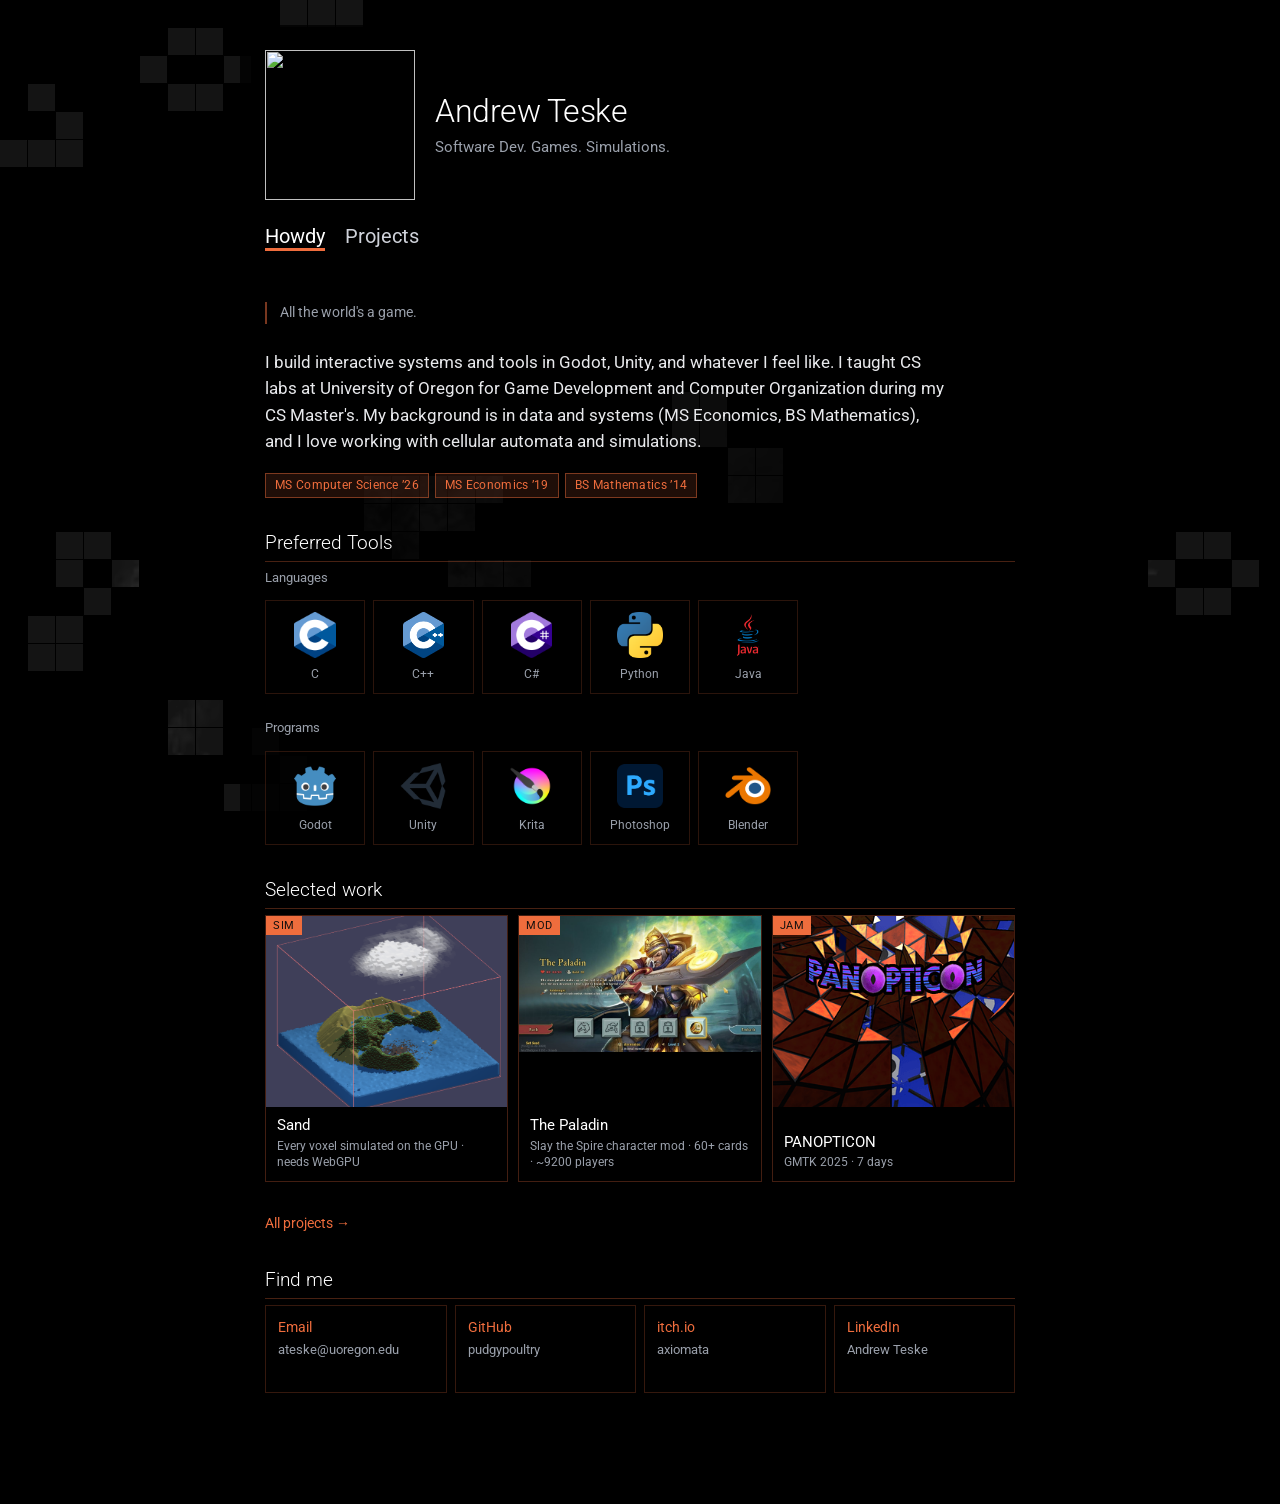
==== commit 15525c97: "Putting away thought page while I work on other things" ====
--- a/index.html
+++ b/index.html
@@ -267,7 +267,11 @@
       <ul class="main-menu">
         <li><a href="./">Howdy</a></li>
         <li><a href="projects">Projects</a></li>
-        <li><a href="thoughts">Thoughts</a></li>
+        <!-- Thoughts is hidden from the nav for now. The tab, its route and the
+             spiral are all still wired up, so /thoughts still loads if you type
+             it directly -- it just cannot be reached by clicking. Uncomment the
+             line below to put it back. -->
+        <!-- <li><a href="thoughts">Thoughts</a></li> -->
       </ul>
     </header>
    
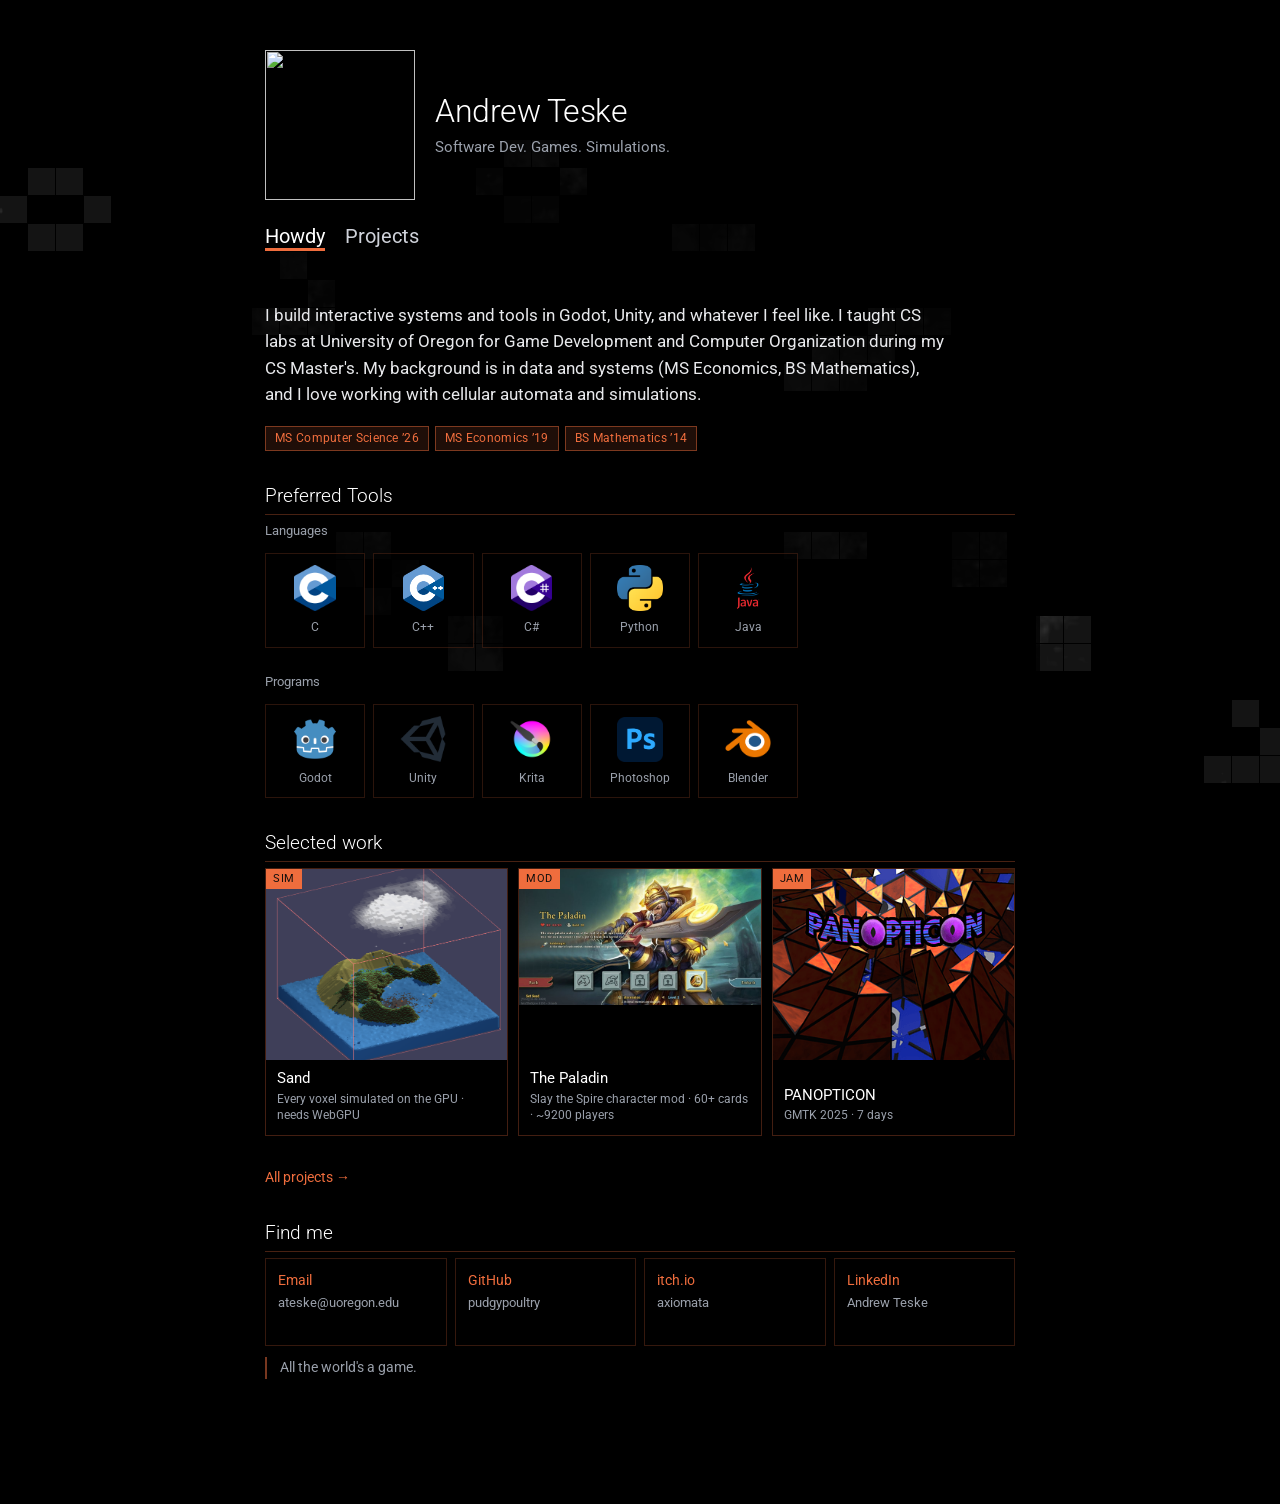
==== commit bb999410: "test" ====
--- a/index.html
+++ b/index.html
@@ -280,9 +280,6 @@
         <div id="content"> 
           
           <div id="home" class="content-region hide">
-            <p class="lede lede--aside">
-              All the world's a game.
-            </p>
             <p class="lede">
               I build interactive systems and tools in Godot, Unity, and whatever I feel like. 
               I taught CS labs at University of Oregon for Game Development and Computer 
@@ -392,7 +389,9 @@
                 </li>
               </ul>
             </section>
-
+            <p class="lede lede--aside">
+              All the world's a game.
+            </p>
           </div>
           
           <div id="about" class="content-region hide">
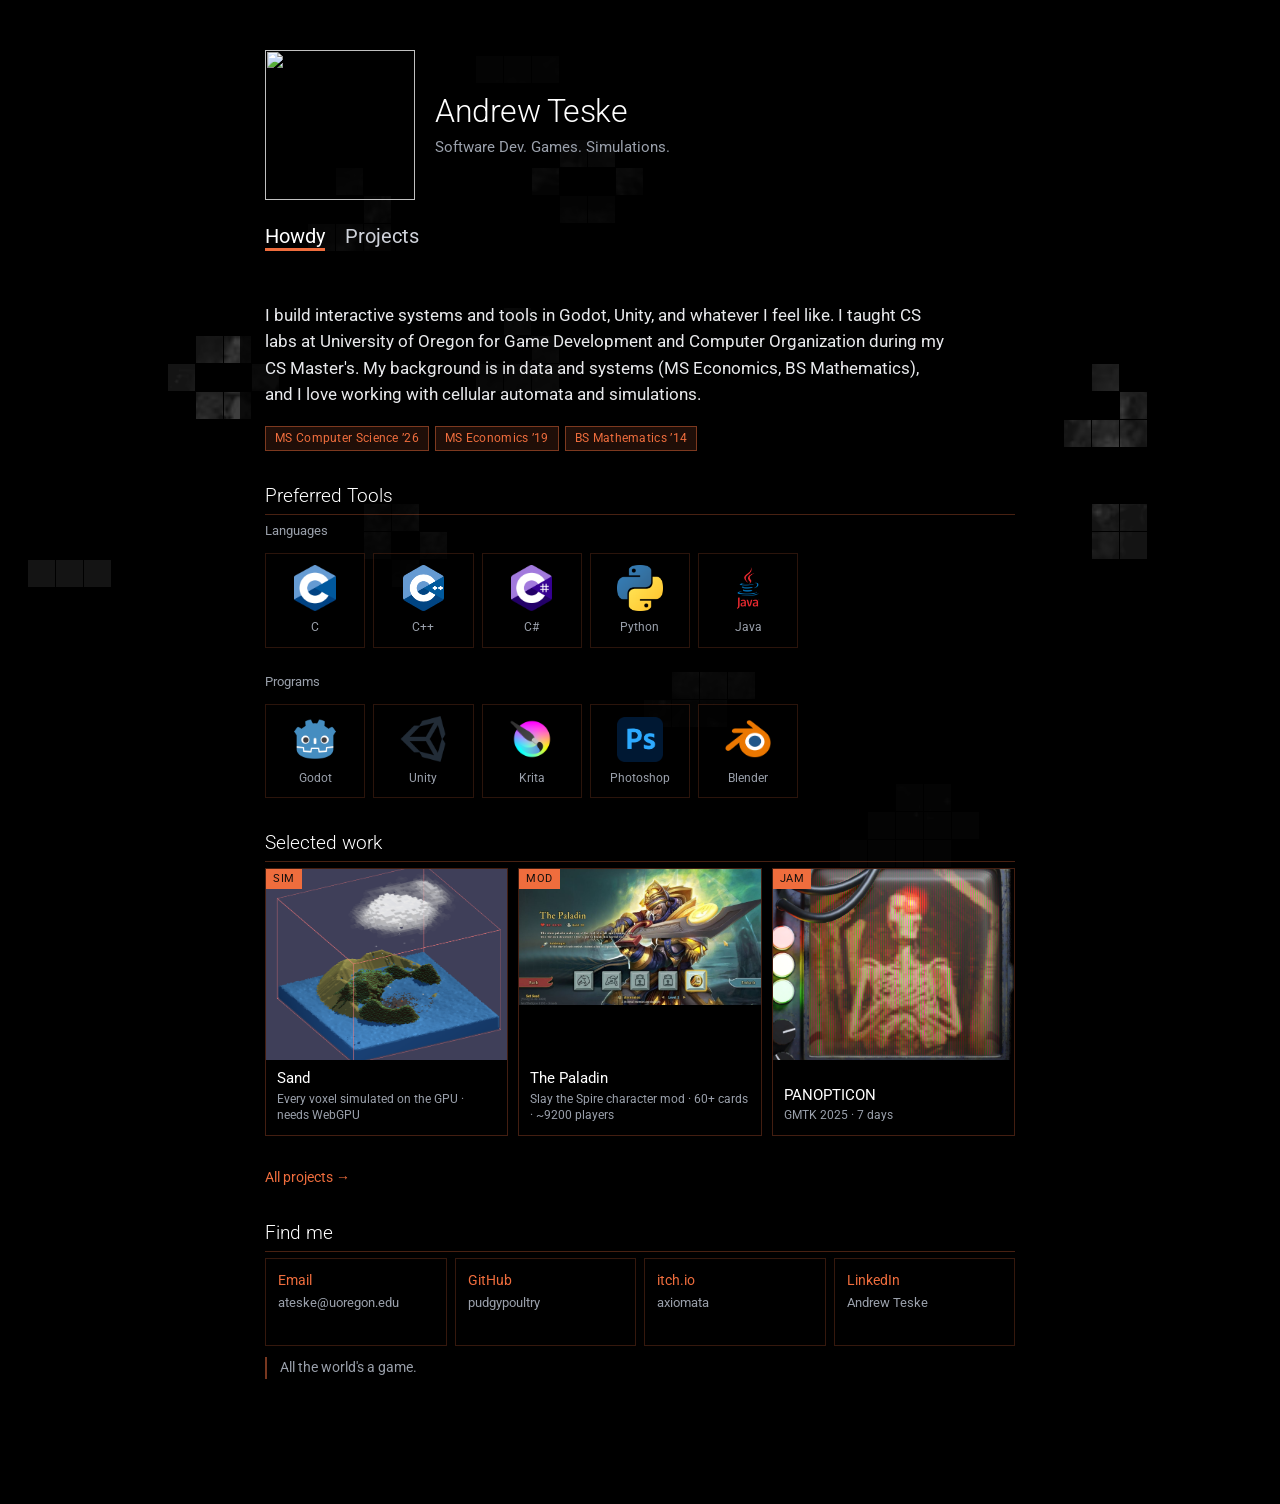
==== commit 842bfa50: "including Place of Honor" ====
--- a/index.html
+++ b/index.html
@@ -351,9 +351,9 @@
                   </span>
                 </a>
 
-                <a class="project" href="https://axiomata.itch.io/panopticon">
+                <a class="project" href="https://axiomata.itch.io/place-of-honor">
                   <span class="project__tag">Jam</span>
-                  <img class="project__media" src="panopticon.png" alt="PANOPTICON screenshot">
+                  <img class="project__media" src="place-of-honor.png" alt="Place of Honor screenshot">
                   <span class="project__body">
                     <span class="project__title">PANOPTICON</span>
                     <span class="project__meta">GMTK 2025 &middot; 7 days</span>
@@ -405,10 +405,10 @@
 
               <a class="project project--hero" href="https://pudgypoultry.github.io/Sand">
                 <span class="project__tag">Sim</span>
-                <img class="project__media" src="sand.png" alt="Sand: a voxel island with water, vegetation and a cloud above it, inside a wireframe simulation volume">
-                <span class="project__body">
-                  <span class="project__title">Sand</span>
-                  <span class="project__meta">Every voxel simulated on the GPU in a compute shader &middot; needs WebGPU</span>
+                <img class="project__media" src="place-of-honor.png" alt="Place of Honor: A game where you use punch cards to drive a skeleton.">
+                <span class="project__body">
+                  <span class="project__title">Place of Honor</span>
+                  <span class="project__meta">A game where you use punchcards to drive a skeleton.</span>
                 </span>
               </a>
 
@@ -426,6 +426,15 @@
                 <span class="project__body">
                   <span class="project__title">Card Game Skeleton</span>
                   <span class="project__meta">Godot addon for the backend of digital card games</span>
+                </span>
+              </a>
+
+              <a class="project project" href="https://pudgypoultry.github.io/Sand">
+                <span class="project__tag">Sim</span>
+                <img class="project__media" src="sand.png" alt="Sand: a voxel island with water, vegetation and a cloud above it, inside a wireframe simulation volume">
+                <span class="project__body">
+                  <span class="project__title">Sand</span>
+                  <span class="project__meta">Every voxel simulated on the GPU in a compute shader &middot; needs WebGPU</span>
                 </span>
               </a>
 
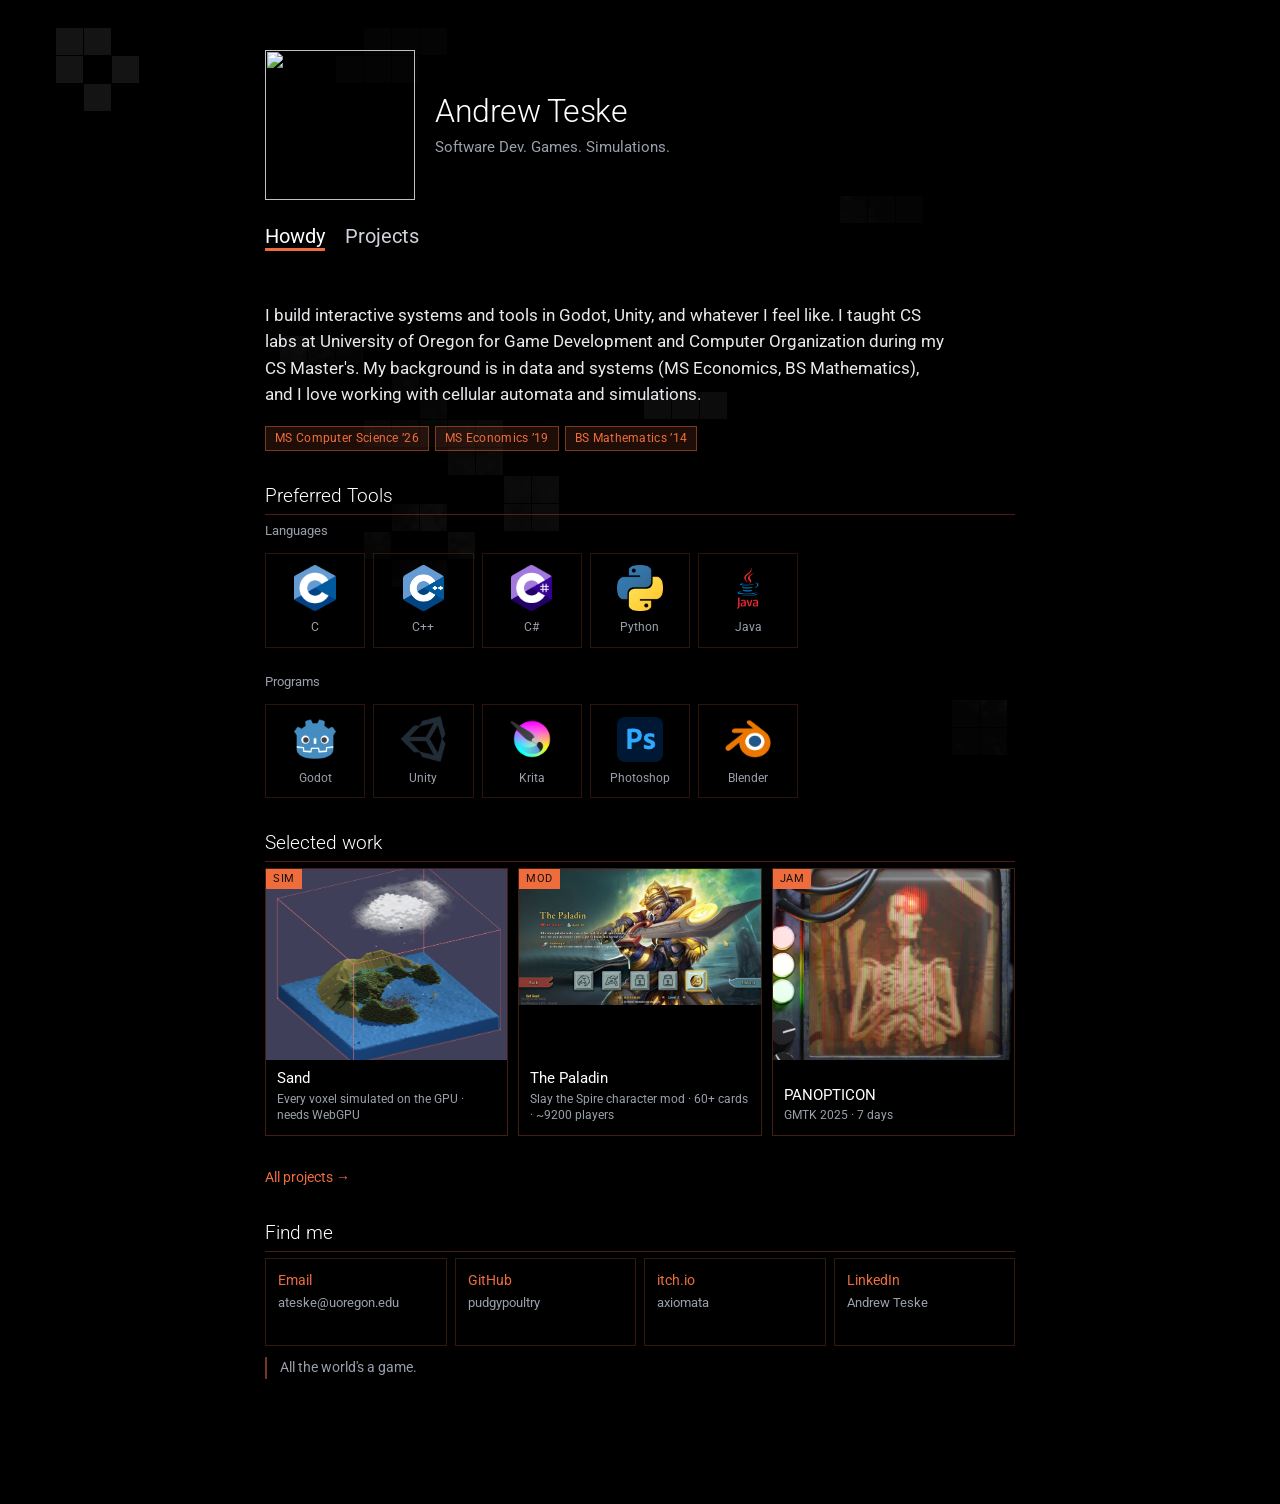
==== commit 302d0f17: "small fix" ====
--- a/index.html
+++ b/index.html
@@ -474,7 +474,7 @@
               </a>
 
               <!-- Wide, because it is the one cell with no artwork to stretch -->
-              <a class="project project--cta project--wide" href="https://axiomata.itch.io">
+              <a class="project project--cta project" href="https://axiomata.itch.io">
                 <span class="project__body">
                   <span class="project__title">More on itch.io</span>
                   <span class="project__meta">Everything else I have put out</span>
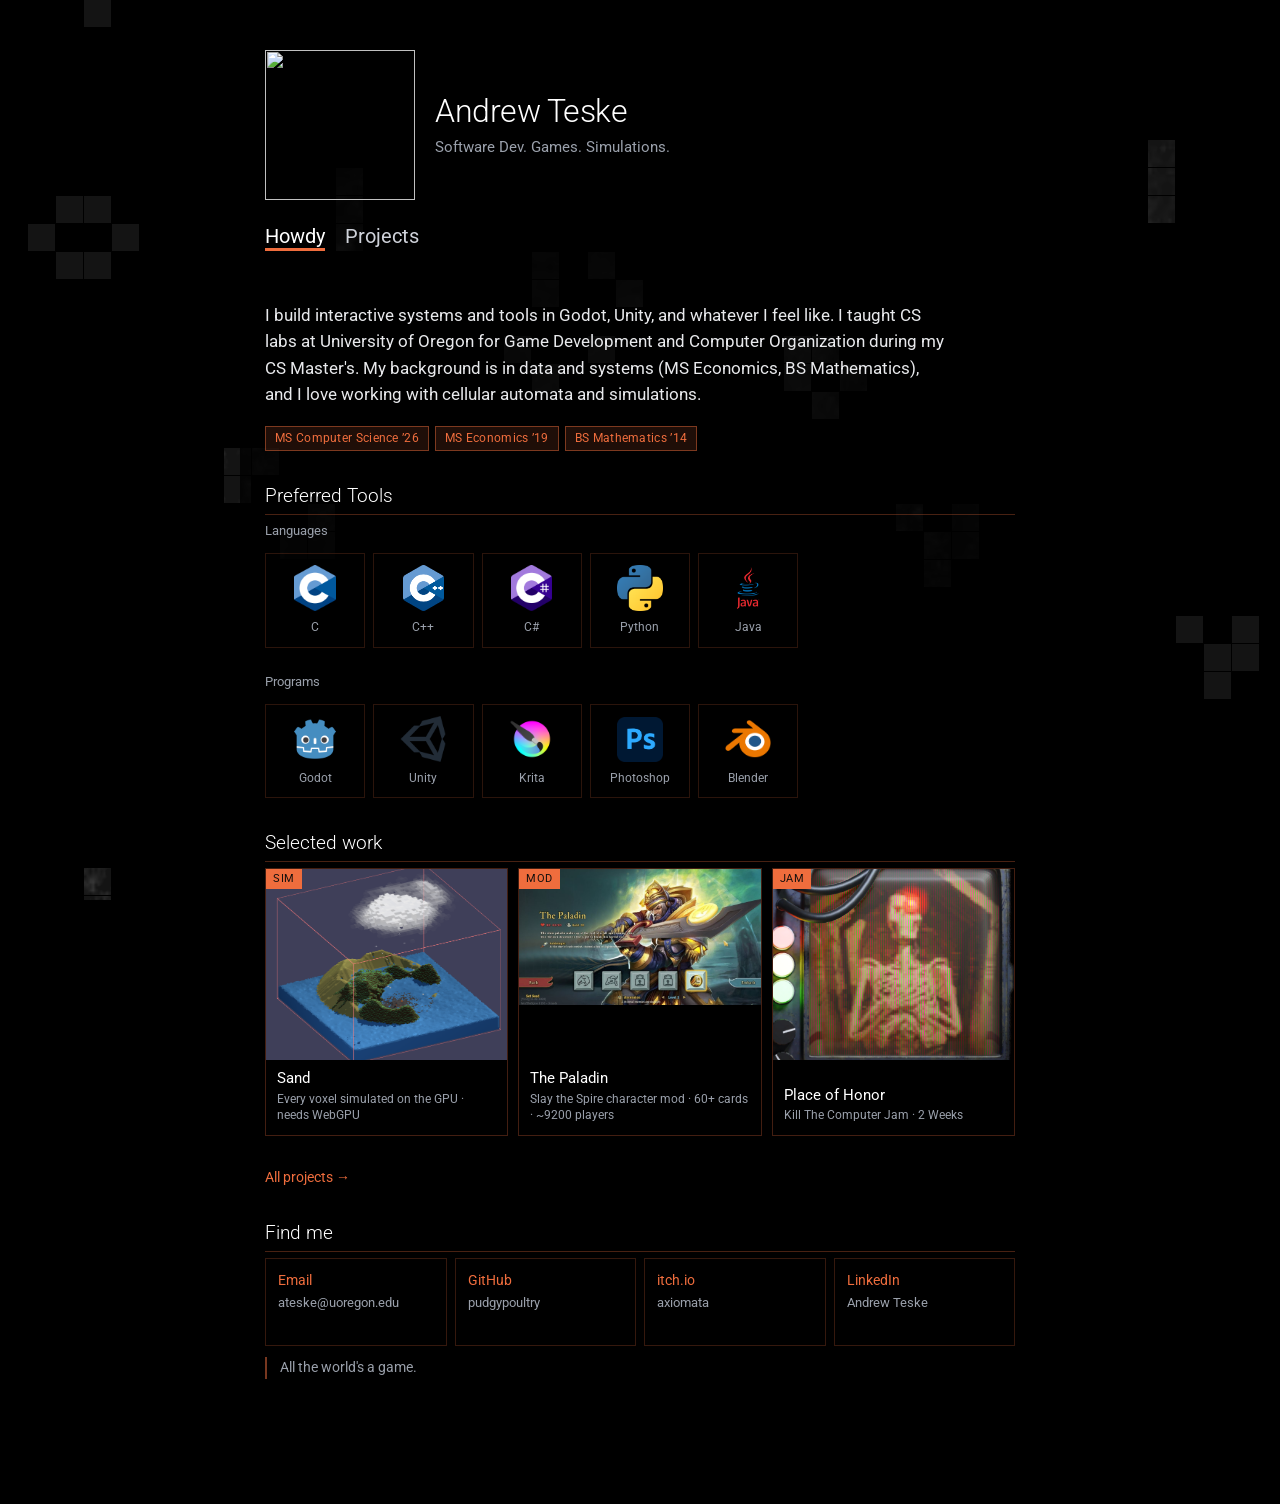
==== commit 740c1206: "other small fix" ====
--- a/index.html
+++ b/index.html
@@ -355,8 +355,8 @@
                   <span class="project__tag">Jam</span>
                   <img class="project__media" src="place-of-honor.png" alt="Place of Honor screenshot">
                   <span class="project__body">
-                    <span class="project__title">PANOPTICON</span>
-                    <span class="project__meta">GMTK 2025 &middot; 7 days</span>
+                    <span class="project__title">Place of Honor</span>
+                    <span class="project__meta">Kill The Computer Jam &middot; 2 Weeks</span>
                   </span>
                 </a>
               </div>
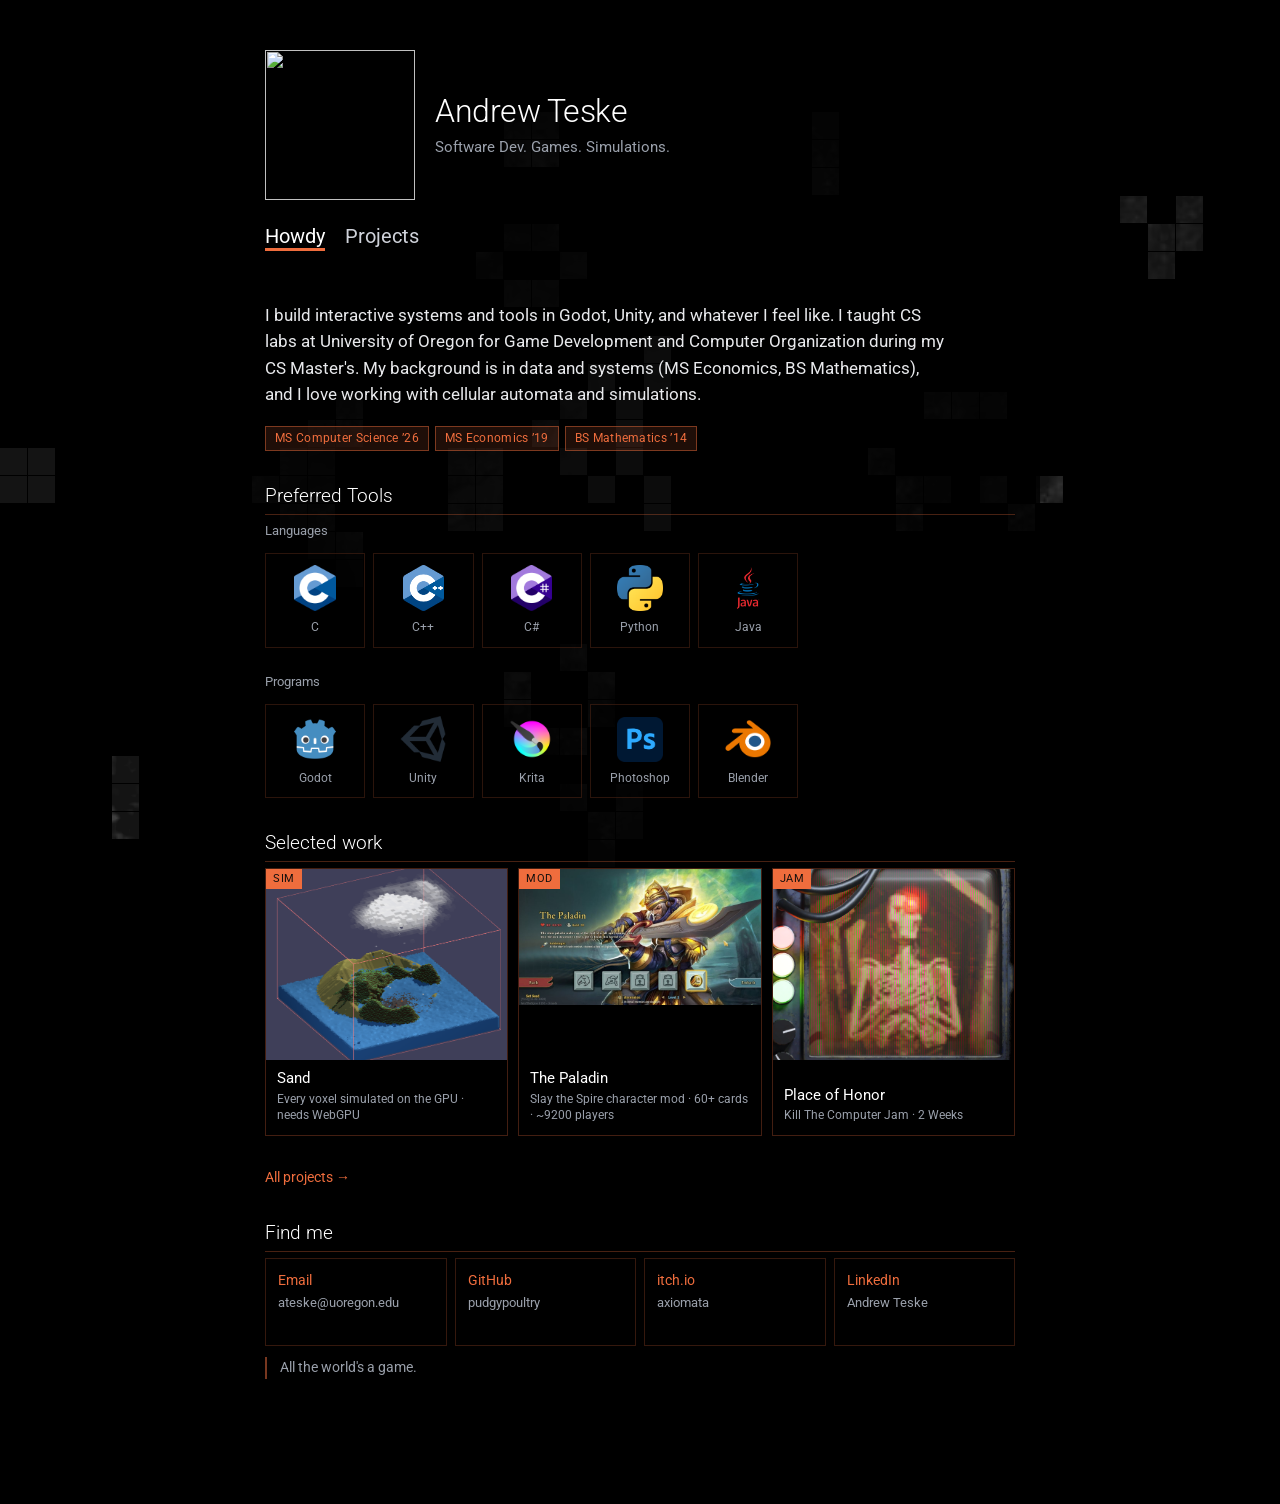
==== commit a99c5d9e: "update" ====
--- a/index.html
+++ b/index.html
@@ -403,8 +403,8 @@
                  screenshot borrow a still frame of the transition automaton. -->
             <div class="project-grid">
 
-              <a class="project project--hero" href="https://pudgypoultry.github.io/Sand">
-                <span class="project__tag">Sim</span>
+              <a class="project project--hero" href="https://axiomata.itch.io/place-of-honor">
+                <span class="project__tag">Jam</span>
                 <img class="project__media" src="place-of-honor.png" alt="Place of Honor: A game where you use punch cards to drive a skeleton.">
                 <span class="project__body">
                   <span class="project__title">Place of Honor</span>
